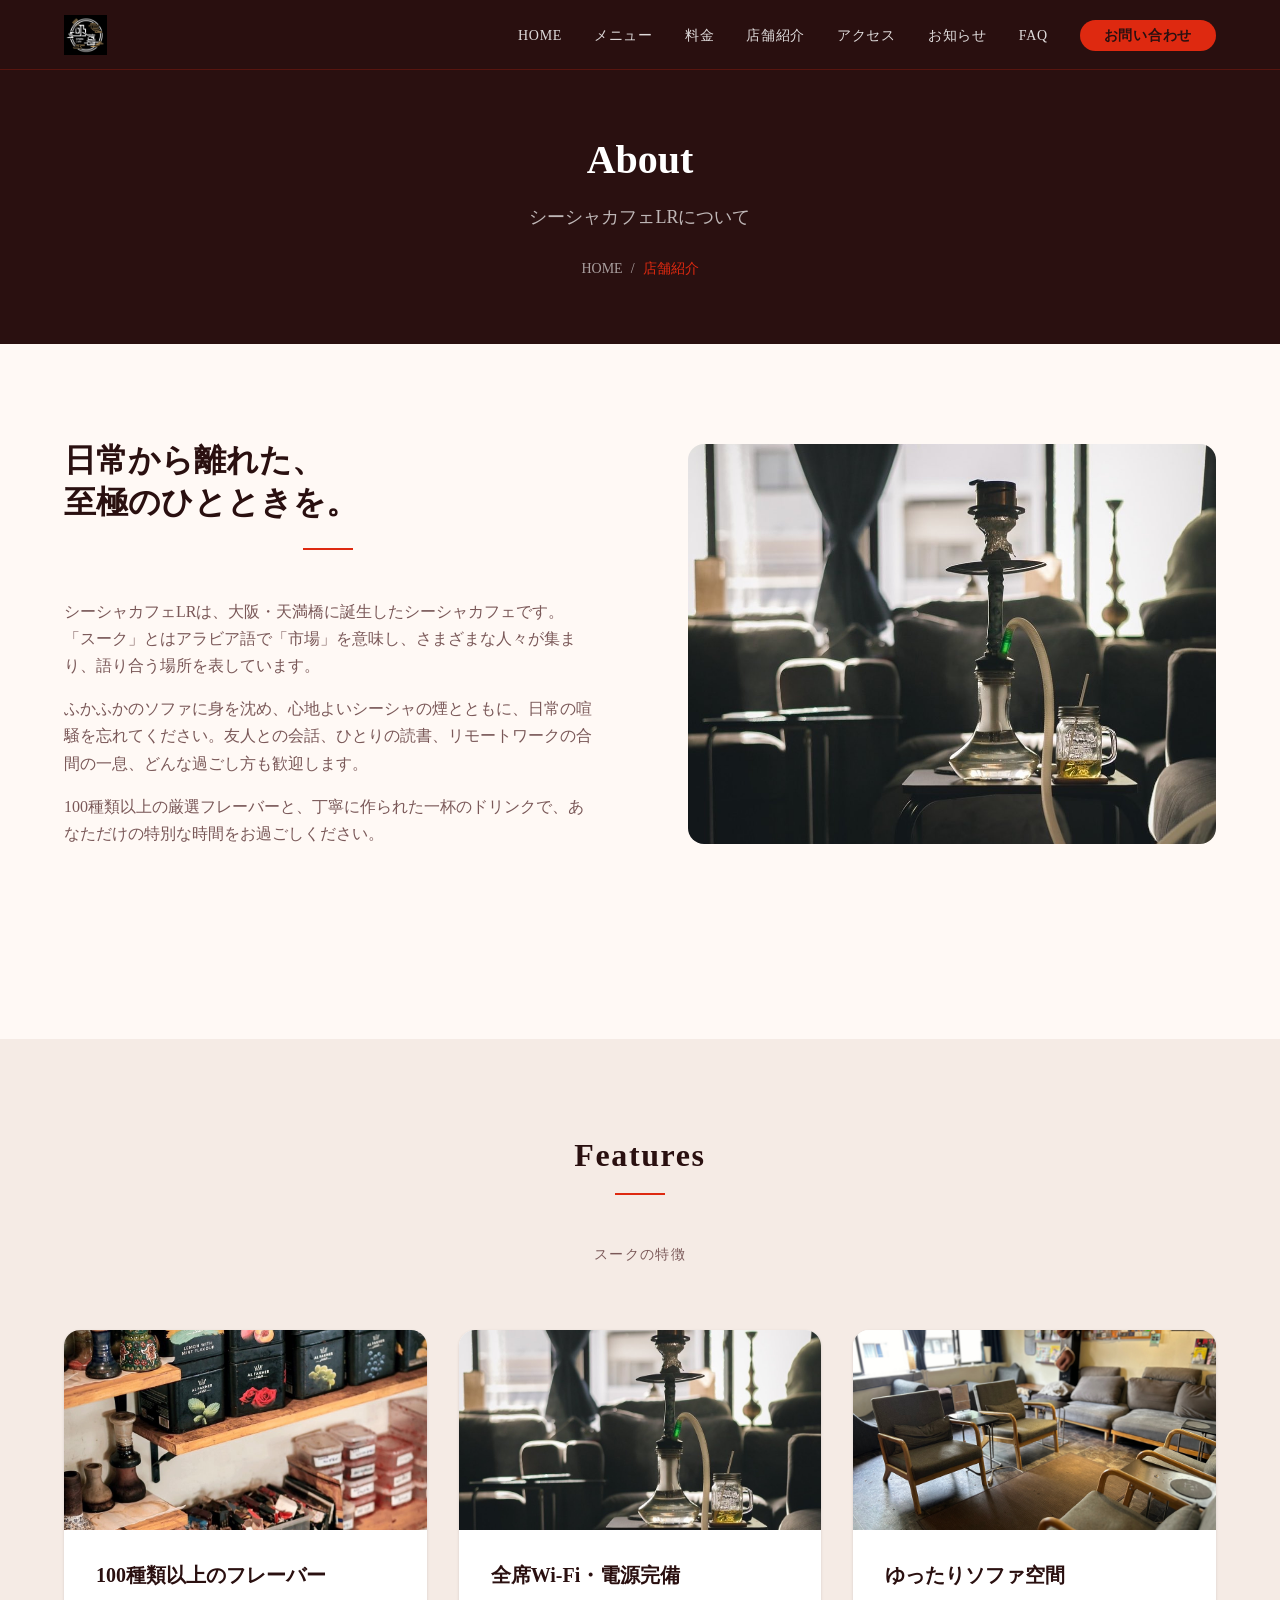
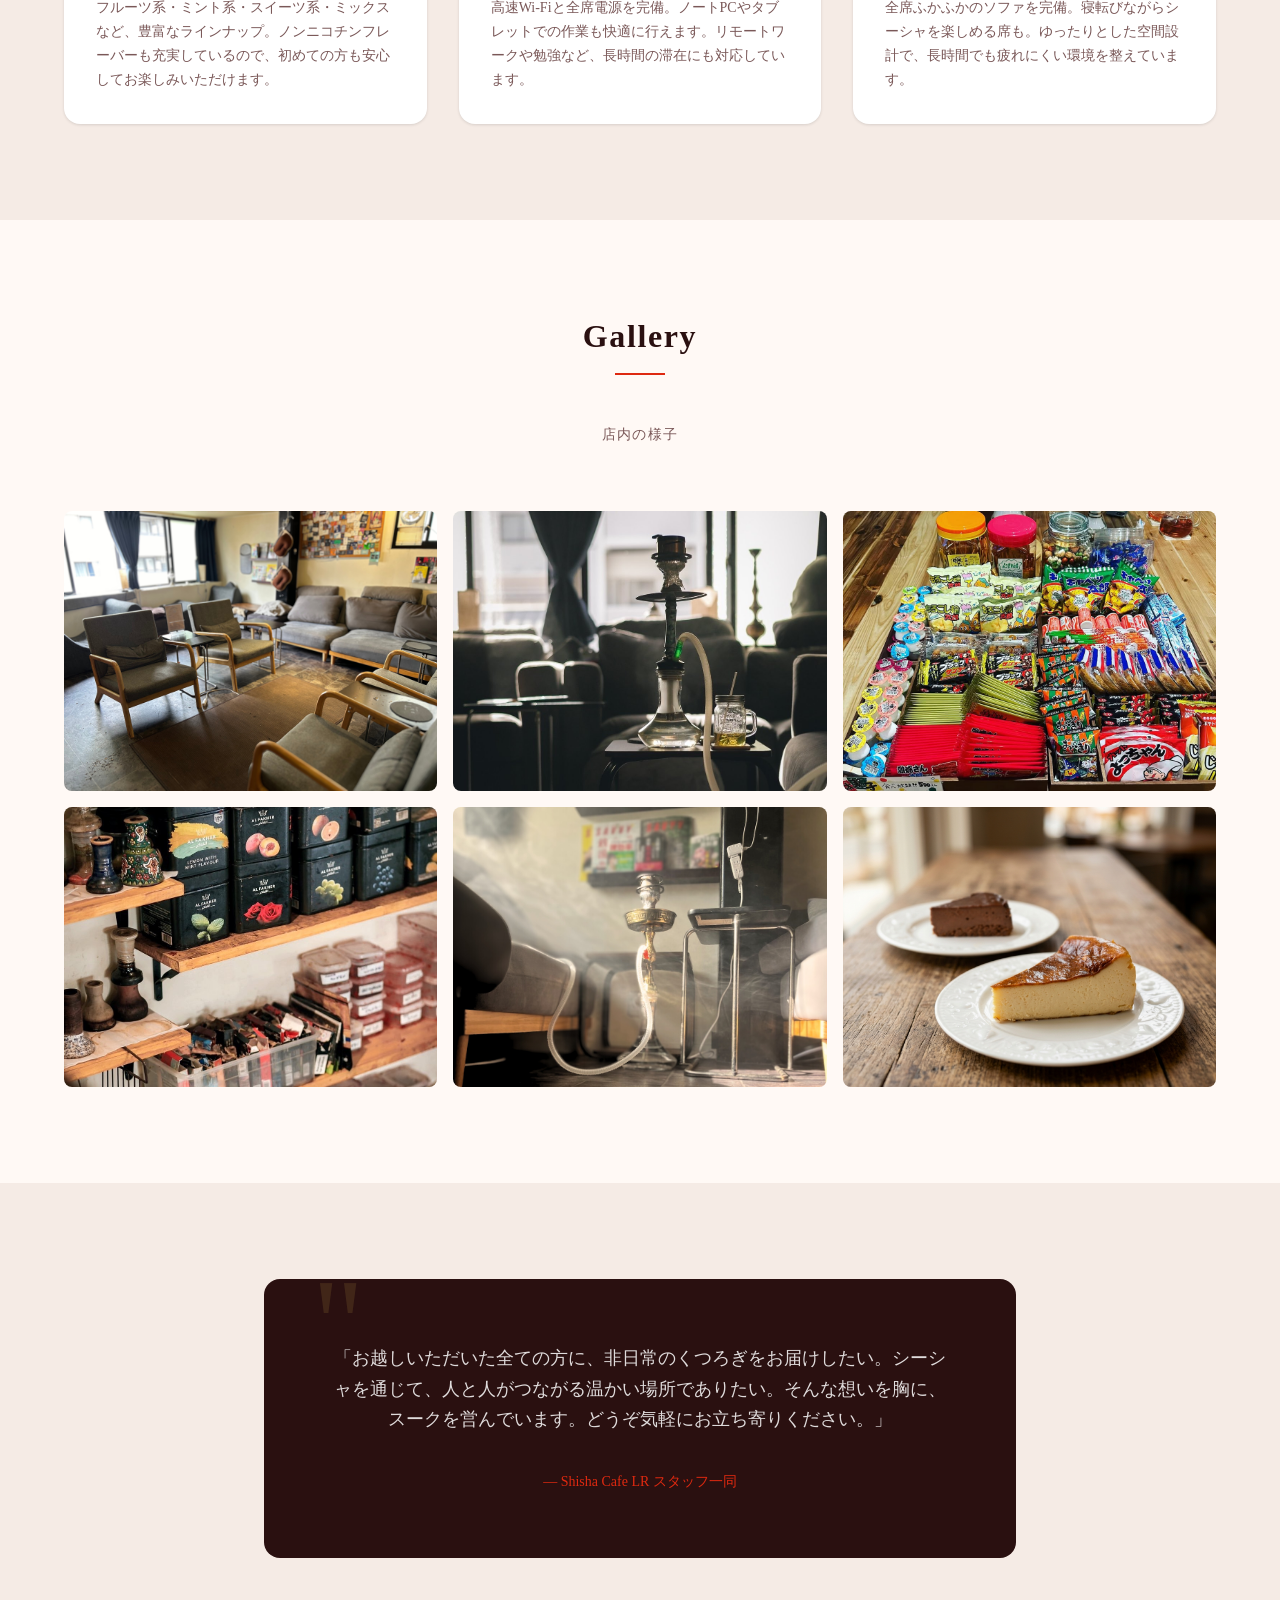
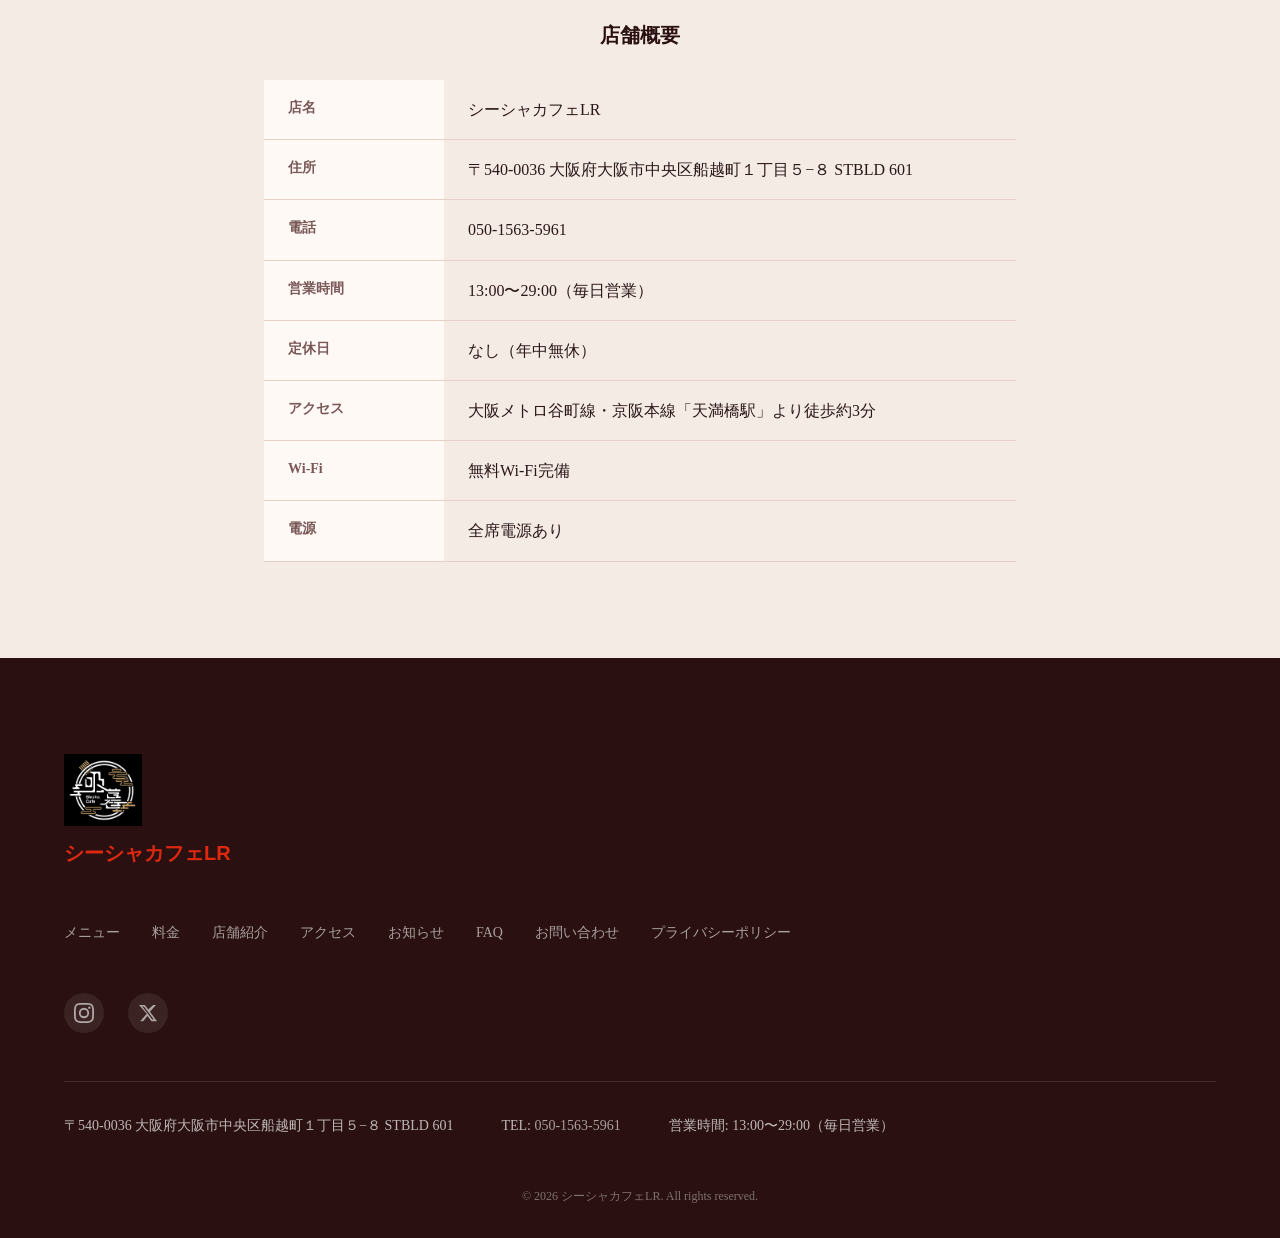
==== about/index.html @ 8fffed92 "feat: lr 店舗HP初期作成 Co-Authored-By: Claude Opus 4.6 <noreply@anthropic.com>" ====
<!DOCTYPE html>
<html lang="ja">
<head>
  <meta charset="UTF-8">
  <base href="/">

  <meta name="viewport" content="width=device-width, initial-scale=1.0">
  <title>店舗紹介・コンセプト | Shisha Cafe LR 大阪天満橋</title>
  <meta name="description" content="Shisha Cafe LRの店舗紹介。ふかふかのソファでくつろげるシーシャカフェ。全席Wi-Fi・電源完備でリモートワークにも最適。大阪・天満橋駅徒歩3分。">
  <link rel="canonical" href="https://lr.example.com/about/">
  <meta property="og:title" content="店舗紹介 | Shisha Cafe LR">
  <meta property="og:type" content="website">
  <meta property="og:url" content="https://lr.example.com/about/">
  <meta property="og:description" content="ふかふかのソファでくつろぐシーシャカフェ。全席Wi-Fi・電源完備でリモートワークにも最適。大阪・天満橋駅徒歩3分。">
  <meta property="og:image" content="https://lr.example.com/images/og-image.jpg">
  <meta property="og:site_name" content="シーシャカフェLR">
  <meta name="twitter:card" content="summary_large_image">
  <meta name="twitter:image" content="https://lr.example.com/images/og-image.jpg">
  <script type="application/ld+json">
  {"@context":"https://schema.org","@type":"BreadcrumbList","itemListElement":[
    {"@type":"ListItem","position":1,"name":"HOME","item":"https://lr.example.com/"},
    {"@type":"ListItem","position":2,"name":"店舗紹介","item":"https://lr.example.com/about/"}
  ]}
  </script>
  <link rel="stylesheet" href="css/reset.css">
  <link rel="stylesheet" href="css/variables.css">
  <link rel="stylesheet" href="css/base.css">
  <link rel="stylesheet" href="css/layout.css">
  <link rel="stylesheet" href="css/components.css">
  <link rel="stylesheet" href="css/pages/about.css">
</head>
<body>

<header class="site-header">
  <div class="header-inner">
    <a href="./" class="site-logo"><img src="images/logo.png" alt="シーシャカフェLR" class="header-logo-img"></a>
    <nav class="global-nav" id="globalNav" aria-label="グローバルナビゲーション">
      <button class="nav-close" aria-label="メニューを閉じる"></button>
      <ul>
        <li><a href="./">HOME</a></li><li><a href="menu/">メニュー</a></li><li><a href="price/">料金</a></li>
        <li><a href="about/" aria-current="page">店舗紹介</a></li>
        <li><a href="access/">アクセス</a></li><li><a href="news/">お知らせ</a></li><li><a href="faq/">FAQ</a></li>
        <li><a href="contact/" class="btn-reserve">お問い合わせ</a></li>
      </ul>
    </nav>
    <button class="hamburger" id="hamburger" aria-label="メニューを開く" aria-expanded="false"><span></span><span></span><span></span></button>
  </div>
</header>

<main>
  <div class="page-hero">
    <div class="container">
      <h1>About</h1>
      <p>シーシャカフェLRについて</p>
      <nav class="breadcrumb" aria-label="パンくずリスト">
        <ol>
          <li><a href="./">HOME</a></li>
          <li><span>店舗紹介</span></li>
        </ol>
      </nav>
    </div>
  </div>

  <section class="section">
    <div class="container">
      <div class="about-concept">
        <div class="about-concept-text">
          <h2>日常から離れた、<br>至極のひとときを。</h2>
          <span class="gold-line"></span>
          <p>シーシャカフェLRは、大阪・天満橋に誕生したシーシャカフェです。「スーク」とはアラビア語で「市場」を意味し、さまざまな人々が集まり、語り合う場所を表しています。</p>
          <p>ふかふかのソファに身を沈め、心地よいシーシャの煙とともに、日常の喧騒を忘れてください。友人との会話、ひとりの読書、リモートワークの合間の一息、どんな過ごし方も歓迎します。</p>
          <p>100種類以上の厳選フレーバーと、丁寧に作られた一杯のドリンクで、あなただけの特別な時間をお過ごしください。</p>
        </div>
        <img src="images/shisha.jpg" alt="店内イメージ" class="about-concept-img">
      </div>
    </div>
  </section>

  <section class="section section-bg-2">
    <div class="container">
      <h2 class="section-title">Features</h2>
      <span class="gold-line"></span>
      <p class="section-subtitle">スークの特徴</p>
      <div class="grid-3">
        <div class="card">
          <img src="images/gallery-flavor-shelf.jpg" alt="100種類以上のフレーバー" class="card-img-top">
          <div class="card-body">
            <h3 class="card-title">100種類以上のフレーバー</h3>
            <p class="card-text">フルーツ系・ミント系・スイーツ系・ミックスなど、豊富なラインナップ。ノンニコチンフレーバーも充実しているので、初めての方も安心してお楽しみいただけます。</p>
          </div>
        </div>
        <div class="card">
          <img src="images/gallery-shisha-set.jpg" alt="全席Wi-Fi・電源完備" class="card-img-top">
          <div class="card-body">
            <h3 class="card-title">全席Wi-Fi・電源完備</h3>
            <p class="card-text">高速Wi-Fiと全席電源を完備。ノートPCやタブレットでの作業も快適に行えます。リモートワークや勉強など、長時間の滞在にも対応しています。</p>
          </div>
        </div>
        <div class="card">
          <img src="images/gallery-main-floor.jpg" alt="ゆったりソファ空間" class="card-img-top">
          <div class="card-body">
            <h3 class="card-title">ゆったりソファ空間</h3>
            <p class="card-text">全席ふかふかのソファを完備。寝転びながらシーシャを楽しめる席も。ゆったりとした空間設計で、長時間でも疲れにくい環境を整えています。</p>
          </div>
        </div>
      </div>
    </div>
  </section>

  <section class="section">
    <div class="container">
      <h2 class="section-title">Gallery</h2>
      <span class="gold-line"></span>
      <p class="section-subtitle">店内の様子</p>
      <div class="gallery-grid">
        <div class="gallery-item"><img src="images/floor_center.jpg" alt="店内フロア" class="gallery-img"></div>
        <div class="gallery-item"><img src="images/shisha.jpg" alt="シーシャ" class="gallery-img"></div>
        <div class="gallery-item"><img src="images/gallery-counter.jpg" alt="カウンター" class="gallery-img"></div>
        <div class="gallery-item"><img src="images/flavor.jpg" alt="フレーバー" class="gallery-img"></div>
        <div class="gallery-item"><img src="images/gallery-private-room.jpg" alt="店内スペース" class="gallery-img"></div>
        <div class="gallery-item"><img src="images/menu-food.jpg" alt="フードメニュー" class="gallery-img"></div>
      </div>
    </div>
  </section>

  <section class="section section-bg-2">
    <div class="container container-narrow">
      <div class="staff-message">
        <blockquote>「お越しいただいた全ての方に、非日常のくつろぎをお届けしたい。シーシャを通じて、人と人がつながる温かい場所でありたい。そんな想いを胸に、スークを営んでいます。どうぞ気軽にお立ち寄りください。」</blockquote>
        <cite>— Shisha Cafe LR スタッフ一同</cite>
      </div>

      <div class="mt-3xl">
        <h2 class="subsection-title text-center">店舗概要</h2>
        <table class="info-table">
          <tbody>
            <tr><th>店名</th><td>シーシャカフェLR</td></tr>
            <tr><th>住所</th><td>〒540-0036 大阪府大阪市中央区船越町１丁目５−８ STBLD 601</td></tr>
            <tr><th>電話</th><td><a href="tel:05015635961">050-1563-5961</a></td></tr>
            <tr><th>営業時間</th><td>13:00〜29:00（毎日営業）</td></tr>
            <tr><th>定休日</th><td>なし（年中無休）</td></tr>
            <tr><th>アクセス</th><td>大阪メトロ谷町線・京阪本線「天満橋駅」より徒歩約3分</td></tr>
            <tr><th>Wi-Fi</th><td>無料Wi-Fi完備</td></tr>
            <tr><th>電源</th><td>全席電源あり</td></tr>
          </tbody>
        </table>
      </div>
    </div>
  </section>
</main>

<footer class="site-footer">
  <div class="footer-inner">
    <div class="footer-logo"><img src="images/logo.png" alt="シーシャカフェLR" class="footer-logo-img"><span>シーシャカフェLR</span></div>
    <nav class="footer-nav" aria-label="フッターナビゲーション">
      <ul>
        <li><a href="menu/">メニュー</a></li><li><a href="price/">料金</a></li><li><a href="about/">店舗紹介</a></li>
        <li><a href="access/">アクセス</a></li><li><a href="news/">お知らせ</a></li><li><a href="faq/">FAQ</a></li>
        <li><a href="contact/">お問い合わせ</a></li><li><a href="privacy/">プライバシーポリシー</a></li>
      </ul>
    </nav>
    <div class="footer-sns">
      <a href="https://www.instagram.com/lr/" target="_blank" rel="noopener noreferrer" aria-label="Instagram">
        <svg xmlns="http://www.w3.org/2000/svg" width="20" height="20" viewBox="0 0 24 24" fill="currentColor"><path d="M12 2.163c3.204 0 3.584.012 4.85.07 3.252.148 4.771 1.691 4.919 4.919.058 1.265.069 1.645.069 4.849 0 3.205-.012 3.584-.069 4.849-.149 3.225-1.664 4.771-4.919 4.919-1.266.058-1.644.07-4.85.07-3.204 0-3.584-.012-4.849-.07-3.26-.149-4.771-1.699-4.919-4.92-.058-1.265-.07-1.644-.07-4.849 0-3.204.013-3.583.07-4.849.149-3.227 1.664-4.771 4.919-4.919 1.266-.057 1.645-.069 4.849-.069zM12 0C8.741 0 8.333.014 7.053.072 2.695.272.273 2.69.073 7.052.014 8.333 0 8.741 0 12c0 3.259.014 3.668.072 4.948.2 4.358 2.618 6.78 6.98 6.98C8.333 23.986 8.741 24 12 24c3.259 0 3.668-.014 4.948-.072 4.354-.2 6.782-2.618 6.979-6.98.059-1.28.073-1.689.073-4.948 0-3.259-.014-3.667-.072-4.947-.196-4.354-2.617-6.78-6.979-6.98C15.668.014 15.259 0 12 0zm0 5.838a6.162 6.162 0 100 12.324 6.162 6.162 0 000-12.324zM12 16a4 4 0 110-8 4 4 0 010 8zm6.406-11.845a1.44 1.44 0 100 2.881 1.44 1.44 0 000-2.881z"/></svg>
      </a>
      <a href="https://x.com/lr" target="_blank" rel="noopener noreferrer" aria-label="X（旧Twitter）">
        <svg xmlns="http://www.w3.org/2000/svg" width="20" height="20" viewBox="0 0 24 24" fill="currentColor"><path d="M18.244 2.25h3.308l-7.227 8.26 8.502 11.24H16.17l-4.714-6.231-5.401 6.231H2.746l7.73-8.835L1.254 2.25H8.08l4.253 5.622zm-1.161 17.52h1.833L7.084 4.126H5.117z"/></svg>
      </a>
    </div>
    <div class="footer-info">
      <p>〒540-0036 大阪府大阪市中央区船越町１丁目５−８ STBLD 601</p>
      <p>TEL: <a href="tel:05015635961">050-1563-5961</a></p>
      <p>営業時間: 13:00〜29:00（毎日営業）</p>
    </div>
    <p class="copyright">&copy; 2026 シーシャカフェLR. All rights reserved.</p>
  </div>
</footer>
<script src="js/main.js"></script>
</body>
</html>
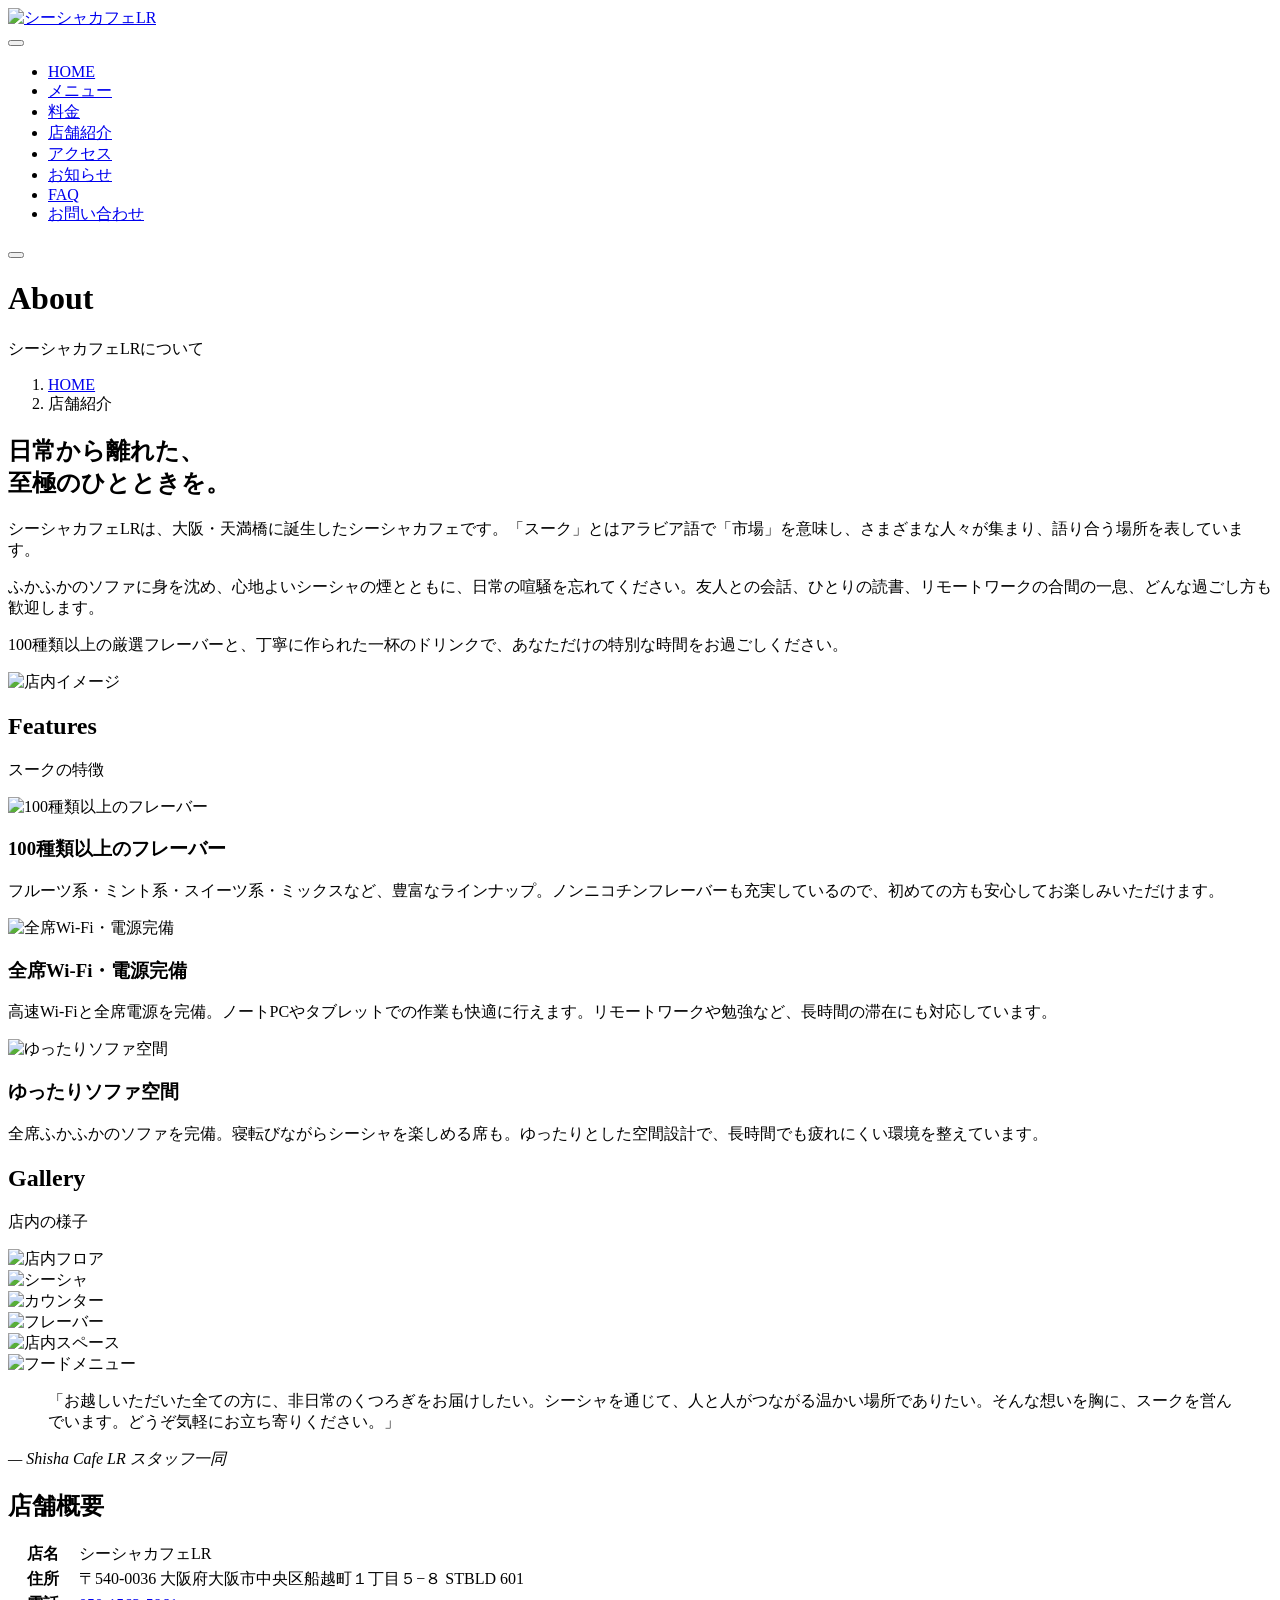
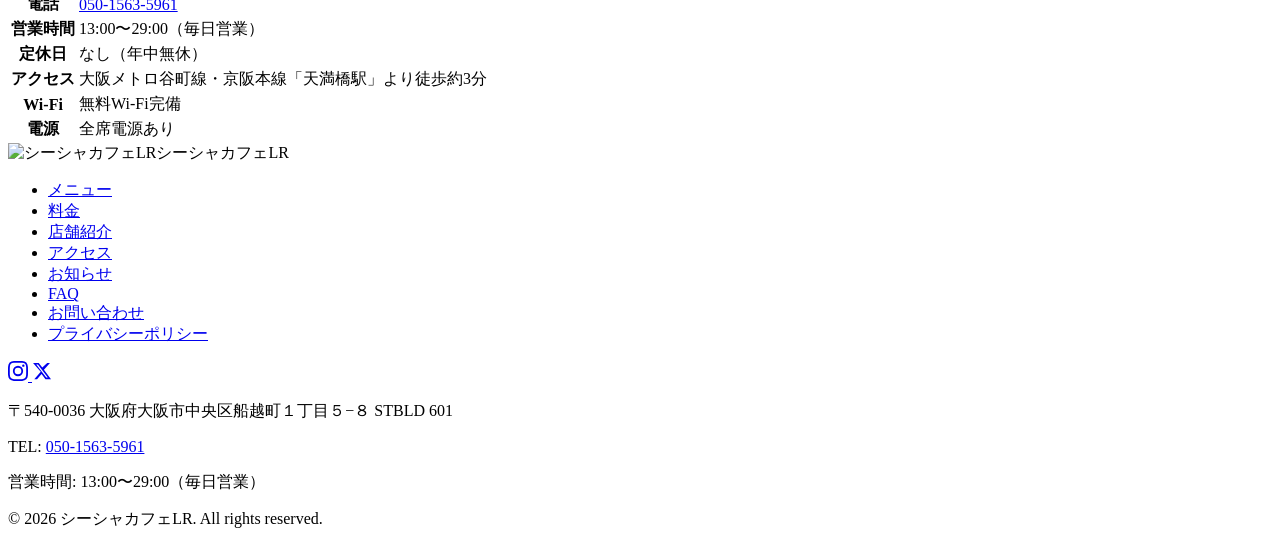
==== commit 2e250716: "fix: GitHub Pages用にbase hrefを修正 Co-Authored-By: Claude Opus 4.6 <noreply@anthropic.com>" ====
--- a/about/index.html
+++ b/about/index.html
@@ -2,7 +2,7 @@
 <html lang="ja">
 <head>
   <meta charset="UTF-8">
-  <base href="/">
+  <base href="/lr/">
 
   <meta name="viewport" content="width=device-width, initial-scale=1.0">
   <title>店舗紹介・コンセプト | Shisha Cafe LR 大阪天満橋</title>
